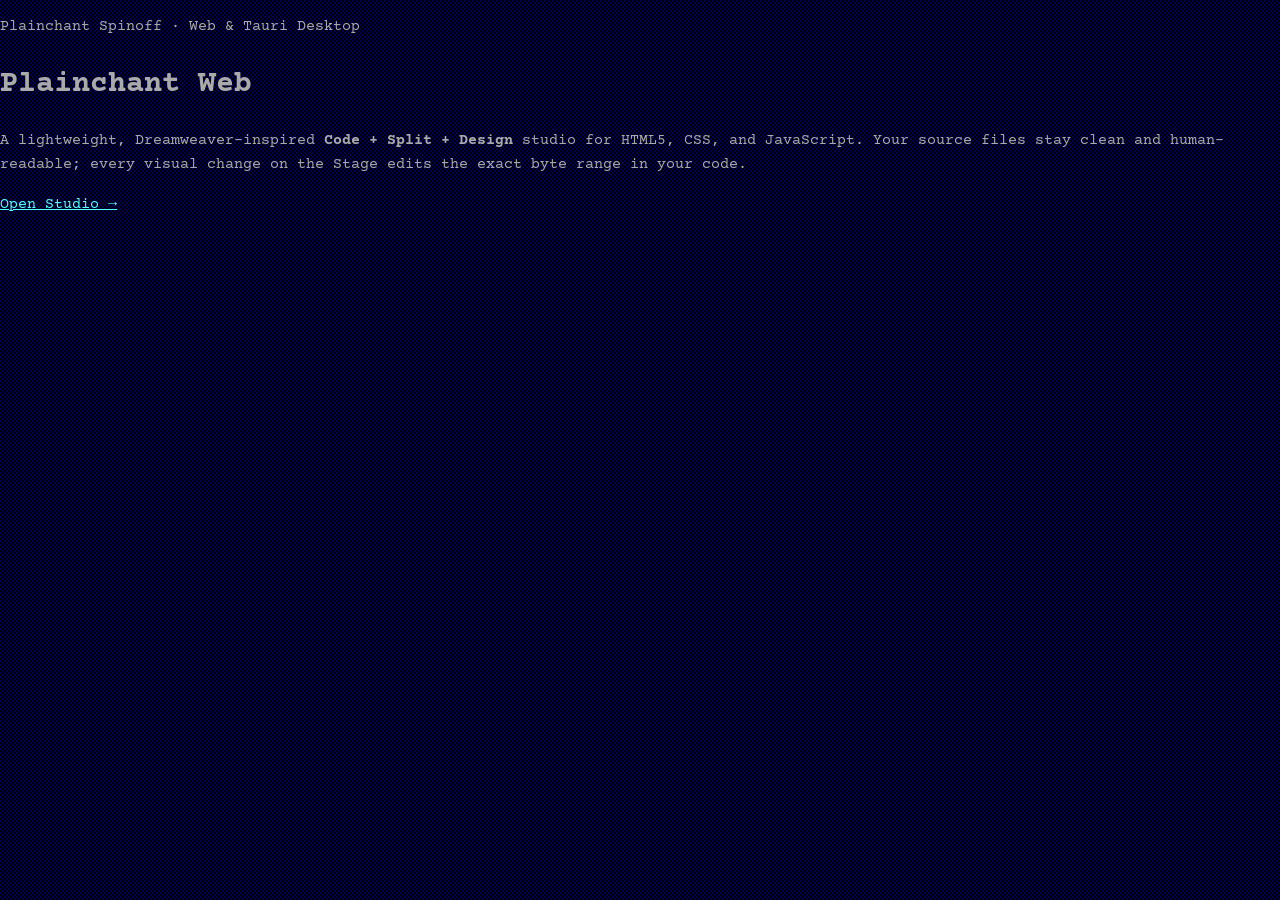
==== index.html @ 8986e05a "Initial commit" ====
<!DOCTYPE html>
<html lang="en">
<head>
    <meta charset="UTF-8">
    <meta name="viewport" content="width=device-width, initial-scale=1.0">
    <title>Plainchant Web: WYSIWYG HTML5, CSS &amp; JS Studio</title>
    <meta name="description"
          content="A lightweight, Dreamweaver-inspired HTML5, CSS, and JavaScript WYSIWYG editor built on Plainchant's zero-dependency architecture.">
    <link rel="icon" href="icons/icon.svg" type="image/svg+xml">
    <link rel="stylesheet" href="src/home.css">
</head>
<body>
<main class="home">
    <header class="hero">
        <p class="eyebrow">Plainchant Spinoff · Web &amp; Tauri Desktop</p>
        <h1>Plainchant Web</h1>
        <p class="lede">
            A lightweight, Dreamweaver-inspired <strong>Code + Split + Design</strong> studio for HTML5, CSS, and JavaScript.
            Your source files stay clean and human-readable; every visual change on the Stage edits the exact byte range in your code.
        </p>
        <p class="cta-row">
            <a class="cta" href="app.html">Open Studio &rarr;</a>
        </p>
    </header>
</main>
</body>
</html>
---- src/home.css ----
/* Plainchant homepage: a screenplay on an EGA desk.
   Paper sheets, screenplay typography, the portfolio's sixteen-colour frame. No JavaScript. */

@font-face { font-family: 'Courier Prime'; font-style: normal; font-weight: 400; font-display: swap; src: url('../fonts/courier-prime-latin-400-normal.woff2') format('woff2'); }
@font-face { font-family: 'Courier Prime'; font-style: normal; font-weight: 700; font-display: swap; src: url('../fonts/courier-prime-latin-700-normal.woff2') format('woff2'); }

:root {
    /* The sixteen colours of the hardware */
    --ega-black: #000000;
    --ega-blue: #0000aa;
    --ega-green: #00aa00;
    --ega-cyan: #00aaaa;
    --ega-red: #aa0000;
    --ega-lgray: #aaaaaa;
    --ega-dgray: #555555;
    --ega-bgreen: #55ff55;
    --ega-bcyan: #55ffff;
    --ega-bmagenta: #ff55ff;
    --ega-yellow: #ffff55;
    --ega-white: #ffffff;

    --bg: var(--ega-black);
    --bg-dither: #000055;
    --line: var(--ega-bcyan);
    --text: var(--ega-lgray);
    --bright: var(--ega-white);
    --accent: #ff5555;
    --accent-deep: var(--ega-red);
    --accent-2: var(--ega-bcyan);
    --highlight: var(--ega-yellow);
    --shadow: var(--ega-black);

    --paper: #fbf8f0;
    --paper-ink: #141414;
    --paper-muted: #6b6455;
    --paper-line: #d9d1c1;

    --mono: 'Courier Prime', 'Courier New', Courier, monospace;
    --wrap: 68rem;
    --gutter: clamp(1rem, 3vw, 2rem);
    color-scheme: dark;
}

* { box-sizing: border-box; }

html { scroll-behavior: smooth; }

body {
    margin: 0;
    background-color: var(--bg);
    background-image: repeating-conic-gradient(var(--bg) 0% 25%, var(--bg-dither) 0% 50%);
    background-size: 4px 4px;
    background-attachment: fixed;
    color: var(--text);
    font-family: var(--mono);
    font-size: .95rem;
    line-height: 1.6;
}

::selection { background: var(--highlight); color: var(--ega-black); }

a { color: var(--accent-2); }
a:hover { background: var(--accent-deep); color: var(--ega-white); }
a:focus-visible, button:focus-visible { outline: 2px dashed var(--highlight); outline-offset: 3px; }

.wrap {
    width: 100%;
    max-width: var(--wrap);
    margin: 0 auto;
    padding: 0 var(--gutter);
}

.skip {
    position: absolute;
    left: -999px;
    top: 0;
    z-index: 100;
    padding: .55rem 1rem;
    background: var(--accent-deep);
    color: var(--ega-white);
    font-size: .82rem;
    font-weight: 700;
    text-transform: uppercase;
}

.skip:focus { left: var(--gutter); }

/* ---------- The pull-down menu bar ---------- */

.site-head {
    position: sticky;
    top: 0;
    z-index: 50;
    background: var(--ega-lgray);
    color: var(--ega-black);
    border-bottom: 4px solid var(--ega-black);
}

.site-head .wrap {
    display: flex;
    align-items: center;
    justify-content: space-between;
    gap: .35rem 1rem;
    min-height: 2.8rem;
    padding-block: .2rem;
    flex-wrap: wrap;
}

.brand {
    display: inline-flex;
    align-items: center;
    gap: .55rem;
    padding: .2rem .35rem;
    color: var(--ega-black);
    font-size: .9rem;
    font-weight: 700;
    letter-spacing: .04em;
    text-decoration: none;
    text-transform: uppercase;
}

.brand-mark {
    width: 22px;
    height: 22px;
    display: grid;
    place-items: center;
    background: var(--ega-black);
    color: var(--accent-2);
    font-size: .8rem;
    line-height: 1;
    box-shadow: 2px 2px 0 var(--ega-dgray);
}

.brand small { color: #333333; font-size: .8em; font-weight: 400; }
.brand:hover { background: var(--ega-black); color: var(--highlight); }
.brand:hover small { color: var(--accent-2); }

.nav {
    display: flex;
    flex-wrap: wrap;
    gap: .1rem;
    font-size: .76rem;
    font-weight: 700;
    text-transform: uppercase;
}

.nav a { padding: .25rem .55rem; color: var(--ega-black); text-decoration: none; }
.nav a:hover { background: var(--ega-black); color: var(--ega-white); }

/* ---------- Beveled buttons ---------- */

.btn {
    display: inline-flex;
    align-items: center;
    gap: .6rem;
    padding: .55rem .9rem;
    border-top: 2px solid var(--ega-white);
    border-left: 2px solid var(--ega-white);
    border-right: 2px solid var(--ega-dgray);
    border-bottom: 2px solid var(--ega-dgray);
    background: var(--ega-lgray);
    box-shadow: 3px 3px 0 var(--shadow), 0 0 0 1px var(--shadow);
    color: var(--ega-black);
    font: 700 .8rem/1.2 var(--mono);
    letter-spacing: .04em;
    text-decoration: none;
    text-transform: uppercase;
}

.btn:hover { background: var(--highlight); color: var(--ega-black); }
.btn:active { transform: translate(2px, 2px); box-shadow: 1px 1px 0 var(--shadow), 0 0 0 1px var(--shadow); }

.btn.primary {
    background: var(--accent-deep);
    border-top-color: var(--accent);
    border-left-color: var(--accent);
    border-right-color: var(--ega-black);
    border-bottom-color: var(--ega-black);
    color: var(--ega-white);
}

.btn.primary:hover { background: var(--highlight); color: var(--ega-black); }

.site-head .btn { padding: .35rem .6rem; font-size: .7rem; box-shadow: 2px 2px 0 var(--shadow), 0 0 0 1px var(--shadow); }

/* ---------- The desk and the paper ---------- */

.desk { padding: clamp(1.25rem, 3vw, 2rem) var(--gutter) clamp(2rem, 5vw, 3rem); }

.sheet {
    position: relative;
    width: min(100%, 52rem);
    margin: 0 auto clamp(1.5rem, 3vw, 2.25rem);
    padding: clamp(2rem, 4.5vw, 3rem) clamp(2rem, 6vw, 4rem) clamp(2.25rem, 4.5vw, 3.25rem) clamp(3rem, 10vw, 7.5rem);
    background: var(--paper);
    box-shadow: 10px 10px 0 var(--shadow);
    color: var(--paper-ink);
    font-family: var(--mono);
    font-size: .95rem;
    line-height: 1.55;
    scroll-margin-top: 4.5rem;
}

.sheet p { margin: 0 0 1rem; }

.sheet a:not(.btn) {
    color: var(--paper-ink);
    text-decoration: underline;
    text-decoration-color: var(--accent-deep);
    text-decoration-thickness: 2px;
    text-underline-offset: .18em;
}

.sheet a:not(.btn):hover { background: var(--accent-deep); color: var(--ega-white); text-decoration: none; }
.sheet a:not(.btn):focus-visible, .sheet .btn:focus-visible { outline-color: var(--accent-deep); }

.sheet kbd {
    padding: 0 .25rem;
    border: 1px solid var(--paper-ink);
    background: #f1ebdd;
    color: var(--paper-ink);
    font: inherit;
    font-size: .82em;
}

.sheet b { font-weight: 700; }

.page-number {
    position: absolute;
    top: 1.1rem;
    right: 1.5rem;
    font-size: .8rem;
    line-height: 1;
}

/* A production note in the paper's left margin */

.page-label {
    position: absolute;
    top: 2.5rem;
    left: 1rem;
    width: 6rem;
    margin: 0;
    color: var(--paper-muted);
    font-size: .58rem;
    font-weight: 700;
    letter-spacing: .08em;
    line-height: 1.5;
    text-transform: uppercase;
}

.page-label span { display: block; color: var(--accent-deep); }

/* ---------- The screenplay ---------- */

.transition {
    margin: 1.6rem 0 1.1rem !important;
    font-weight: 700;
    text-align: right;
    text-transform: uppercase;
}

.transition.in { margin-top: 0 !important; text-align: left; }

.scene {
    margin: 1.3rem 0 .9rem;
    color: var(--paper-ink);
    font-family: var(--mono);
    font-size: 1rem;
    font-weight: 700;
    letter-spacing: .02em;
    line-height: 1.45;
    text-transform: uppercase;
}

.action { margin: 0 0 1rem; }

.action.small { margin-top: 1.25rem; color: var(--paper-muted); font-size: .78rem; }
.action.small a { color: var(--paper-muted); }

.speech {
    margin: 1.4rem 13% 1.5rem 21%;
}

.cue {
    margin: 0 0 .2rem 11% !important;
    font-weight: 700;
    letter-spacing: .03em;
    text-transform: uppercase;
}

.cue-note {
    color: var(--paper-muted);
    font-size: .8em;
    font-weight: 400;
    letter-spacing: 0;
    text-transform: none;
}

.parenthetical { margin: 0 0 .2rem 5% !important; color: var(--paper-muted); }
.dialogue { margin: 0 !important; }

/* ---------- The typed text and the page it becomes ---------- */

.demo { margin: 2rem 0; }

.demo-label {
    margin: 0 0 .4rem;
    color: var(--paper-muted);
    font-size: .56rem;
    font-weight: 700;
    letter-spacing: .14em;
    text-transform: uppercase;
}

.demo-label + .demo-label,
.demo > .demo-label:nth-of-type(2) { margin-top: 1.6rem; }

.void {
    border: 1px solid var(--ega-black);
    background: var(--ega-black);
    box-shadow: 4px 4px 0 rgba(20, 20, 20, .16);
    color: var(--ega-white);
}

.void-bar {
    display: grid;
    grid-template-columns: 1fr auto 1fr;
    gap: .5rem;
    margin: 0 !important;
    padding: .3rem .55rem;
    border-bottom: 2px solid var(--ega-black);
    background: var(--ega-lgray);
    color: var(--ega-black);
    font-size: .55rem;
    font-weight: 700;
    letter-spacing: .1em;
    text-transform: uppercase;
}

.void-bar span:last-child { text-align: right; }
.void-status i { width: 6px; height: 6px; display: inline-block; margin-right: .3rem; background: var(--ega-green); border: 1px solid var(--ega-black); }

.void-body { padding: .9rem 1rem 1.1rem; font-size: .8rem; line-height: 1.65; }
.void-body p { margin: 0 0 .45rem; }

.v-scene { color: var(--ega-yellow); }
.v-action { color: var(--ega-lgray); }
.v-cue { color: var(--ega-bmagenta); }
.v-line { color: var(--ega-white); }
.v-caret { width: .55em; height: 1em; margin: .1rem 0 0 !important; background: var(--ega-bcyan); animation: ega-blink 1s steps(2, start) infinite; }

.mini-page {
    position: relative;
    width: calc(100% - 2rem);
    margin: -.35rem 0 0 2rem;
    padding: 1.4rem 1.2rem;
    border: 1px solid var(--paper-line);
    background: var(--ega-white);
    box-shadow: 6px 6px 0 #e7dfcf;
    font-size: .8rem;
    line-height: 1.6;
    transform: rotate(-.35deg);
}

.mini-page p { margin: 0 0 .85rem; }
.mini-scene { font-weight: 700; text-transform: uppercase; }
.mini-cue { margin-left: 32% !important; font-weight: 700; text-transform: uppercase; }
.mini-dialogue { width: 62%; margin-left: 18% !important; }
.mini-number { position: absolute; top: .8rem; right: .9rem; font-size: .75rem; }

/* ---------- The primer: each step written in the element it teaches ---------- */

.lesson {
    position: relative;
    margin: 0 0 1.5rem;
    padding-bottom: 1.1rem;
    border-bottom: 1px dashed var(--paper-line);
}

.lesson:last-of-type { border-bottom: 0; padding-bottom: 0; }

.lesson-index {
    position: absolute;
    left: -3rem;
    top: .15rem;
    color: var(--accent-deep);
    font-size: .6rem;
    font-weight: 700;
    letter-spacing: .08em;
}

.lesson-index::before { content: "["; }
.lesson-index::after { content: "]"; }

.sample-scene {
    margin: 0 0 .5rem;
    font-weight: 700;
    text-transform: uppercase;
}

.sample-cue {
    margin: 0 0 .5rem 11%;
    font-weight: 700;
    text-transform: uppercase;
}

.lesson .speech { margin-top: .2rem; margin-bottom: .7rem; }
.lesson .action { margin-bottom: 0; }

/* ---------- Production notes on the paper ---------- */

.margin-note {
    margin: 1.75rem 0 0;
    padding: .7rem .9rem;
    border-left: 3px solid var(--accent-deep);
    background: rgba(170, 0, 0, .05);
    font-size: .8rem;
    line-height: 1.65;
}

.margin-note p { margin: .3rem 0 0; }
.margin-note kbd { font-size: .78em; }

.note-tag {
    display: inline-block;
    color: var(--accent-deep);
    font-size: .54rem;
    font-weight: 700;
    letter-spacing: .14em;
    text-transform: uppercase;
}

/* ---------- Title page ---------- */

.title-sheet {
    min-height: 32rem;
    padding: clamp(3rem, 7vw, 4.5rem) clamp(1.5rem, 10vw, 6rem);
    display: flex;
    flex-direction: column;
    align-items: center;
    justify-content: center;
    text-align: center;
}

.title-kicker {
    margin: 0;
    color: var(--paper-muted);
    font-size: .58rem;
    font-weight: 700;
    letter-spacing: .2em;
    text-transform: uppercase;
}

.title-sheet h1 {
    margin: .7rem 0 .5rem;
    color: var(--paper-ink);
    font-family: var(--mono);
    font-size: clamp(2rem, 6vw, 4rem);
    font-weight: 700;
    letter-spacing: .05em;
    line-height: 1;
    text-transform: uppercase;
}

.cursor { color: var(--accent-deep); font-weight: 400; animation: ega-blink 1s steps(2, start) infinite; }

.title-tagline {
    max-width: 34ch;
    margin: 0 auto 1.1rem;
    font-size: clamp(.88rem, 1.7vw, 1.1rem);
    font-weight: 700;
    letter-spacing: .05em;
    line-height: 1.5;
    text-transform: uppercase;
}

.title-meta { margin: 0 0 1.2rem; color: var(--paper-muted); font-size: .68rem; letter-spacing: .12em; text-transform: uppercase; }
.title-meta span { color: var(--accent-deep); }

.title-lede { max-width: 44ch; margin: 0 auto; font-size: .9rem; line-height: 1.65; }

.title-action { margin: 1.6rem 0 .6rem !important; }
.title-note { margin: 0; color: var(--paper-muted); font-size: .68rem; }

.title-turn {
    position: absolute;
    bottom: 1.1rem;
    left: 0;
    width: 100%;
    margin: 0;
    color: var(--paper-muted);
    font-size: .55rem;
    font-weight: 700;
    letter-spacing: .16em;
    text-align: center;
    text-transform: uppercase;
}

.title-turn span {
    display: inline-block;
    width: .45rem;
    height: .45rem;
    margin-left: .35rem;
    border-right: 1px solid var(--paper-muted);
    border-bottom: 1px solid var(--paper-muted);
    transform: rotate(45deg);
}

/* ---------- The end ---------- */

.end-title {
    margin: 1.5rem 0 1.5rem;
    color: var(--paper-ink);
    font-family: var(--mono);
    font-size: clamp(1.8rem, 5vw, 2.6rem);
    font-weight: 700;
    letter-spacing: .04em;
    line-height: 1;
    text-align: center;
    text-transform: uppercase;
}

/* ---------- Footer ---------- */

.site-foot {
    margin-top: 2rem;
    padding: 1.5rem 0;
    border-top: 4px double var(--line);
    background: var(--ega-black);
    font-size: .72rem;
    letter-spacing: .05em;
    text-transform: uppercase;
}

.site-foot .wrap {
    display: flex;
    flex-wrap: wrap;
    align-items: center;
    justify-content: space-between;
    gap: .6rem 2rem;
}

.site-foot p { margin: 0; }
.foot-brand { color: var(--bright); font-weight: 700; }
.foot-brand span { display: block; margin-top: .15rem; color: #999999; font-size: .94em; font-weight: 400; letter-spacing: 0; text-transform: none; }

.foot-links { display: flex; flex-wrap: wrap; gap: .35rem 1rem; }
.site-foot a { color: var(--accent-2); text-decoration: none; }
.site-foot a:hover { background: var(--accent-deep); color: var(--ega-white); }

@keyframes ega-blink { to { visibility: hidden; } }

/* ---------- Smaller screens ---------- */

@media (max-width: 900px) {
    .brand small { display: none; }
    .sheet { padding: 2.25rem clamp(1.5rem, 5vw, 3rem) 2.5rem clamp(2rem, 8vw, 5rem); }
    .page-label { position: static; width: auto; margin: 0 0 .9rem; }
    .page-label span { display: inline; margin-right: .35rem; }
    .speech { margin-left: 12%; margin-right: 8%; }
    .cue { margin-left: 8% !important; }
    .lesson-index { position: static; display: inline-block; margin-bottom: .35rem; }
    .title-sheet { min-height: 26rem; }
}

@media (max-width: 760px) {
    .nav { display: none; }
}

@media (max-width: 700px) {
    .brand { padding: .15rem; }
    .site-head .btn { padding: .3rem .45rem; font-size: .62rem; }

    .desk { padding: .75rem .5rem 2rem; }
    .sheet {
        width: 100%;
        margin-bottom: 1rem;
        padding: 1.75rem 7% 2rem 8%;
        box-shadow: 5px 5px 0 var(--shadow);
        font-size: .92rem;
    }

    .page-number { top: .75rem; right: .85rem; font-size: .7rem; }
    .page-label { font-size: .55rem; margin-bottom: .7rem; }

    .scene { font-size: .95rem; }
    .speech { margin-left: 7%; margin-right: 5%; }
    .cue { margin-left: 6% !important; }

    .lesson { margin-bottom: 1.25rem; }

    .mini-page { width: 100%; margin: .5rem 0 0; transform: none; }
    .mini-cue { margin-left: 22% !important; }
    .mini-dialogue { width: 70%; margin-left: 14% !important; }

    .title-sheet { min-height: 0; padding: 3rem 8% 3.5rem; }
    .title-sheet h1 { font-size: clamp(1.9rem, 10.5vw, 2.8rem); }
    .title-turn { position: static; margin-top: 2.5rem; }

    .end-title { font-size: 2rem; }
    .site-foot .wrap { flex-direction: column; align-items: flex-start; }
}

@media (prefers-reduced-motion: reduce) {
    html { scroll-behavior: auto; }
    *, *::before, *::after { animation: none !important; transition: none !important; }
}
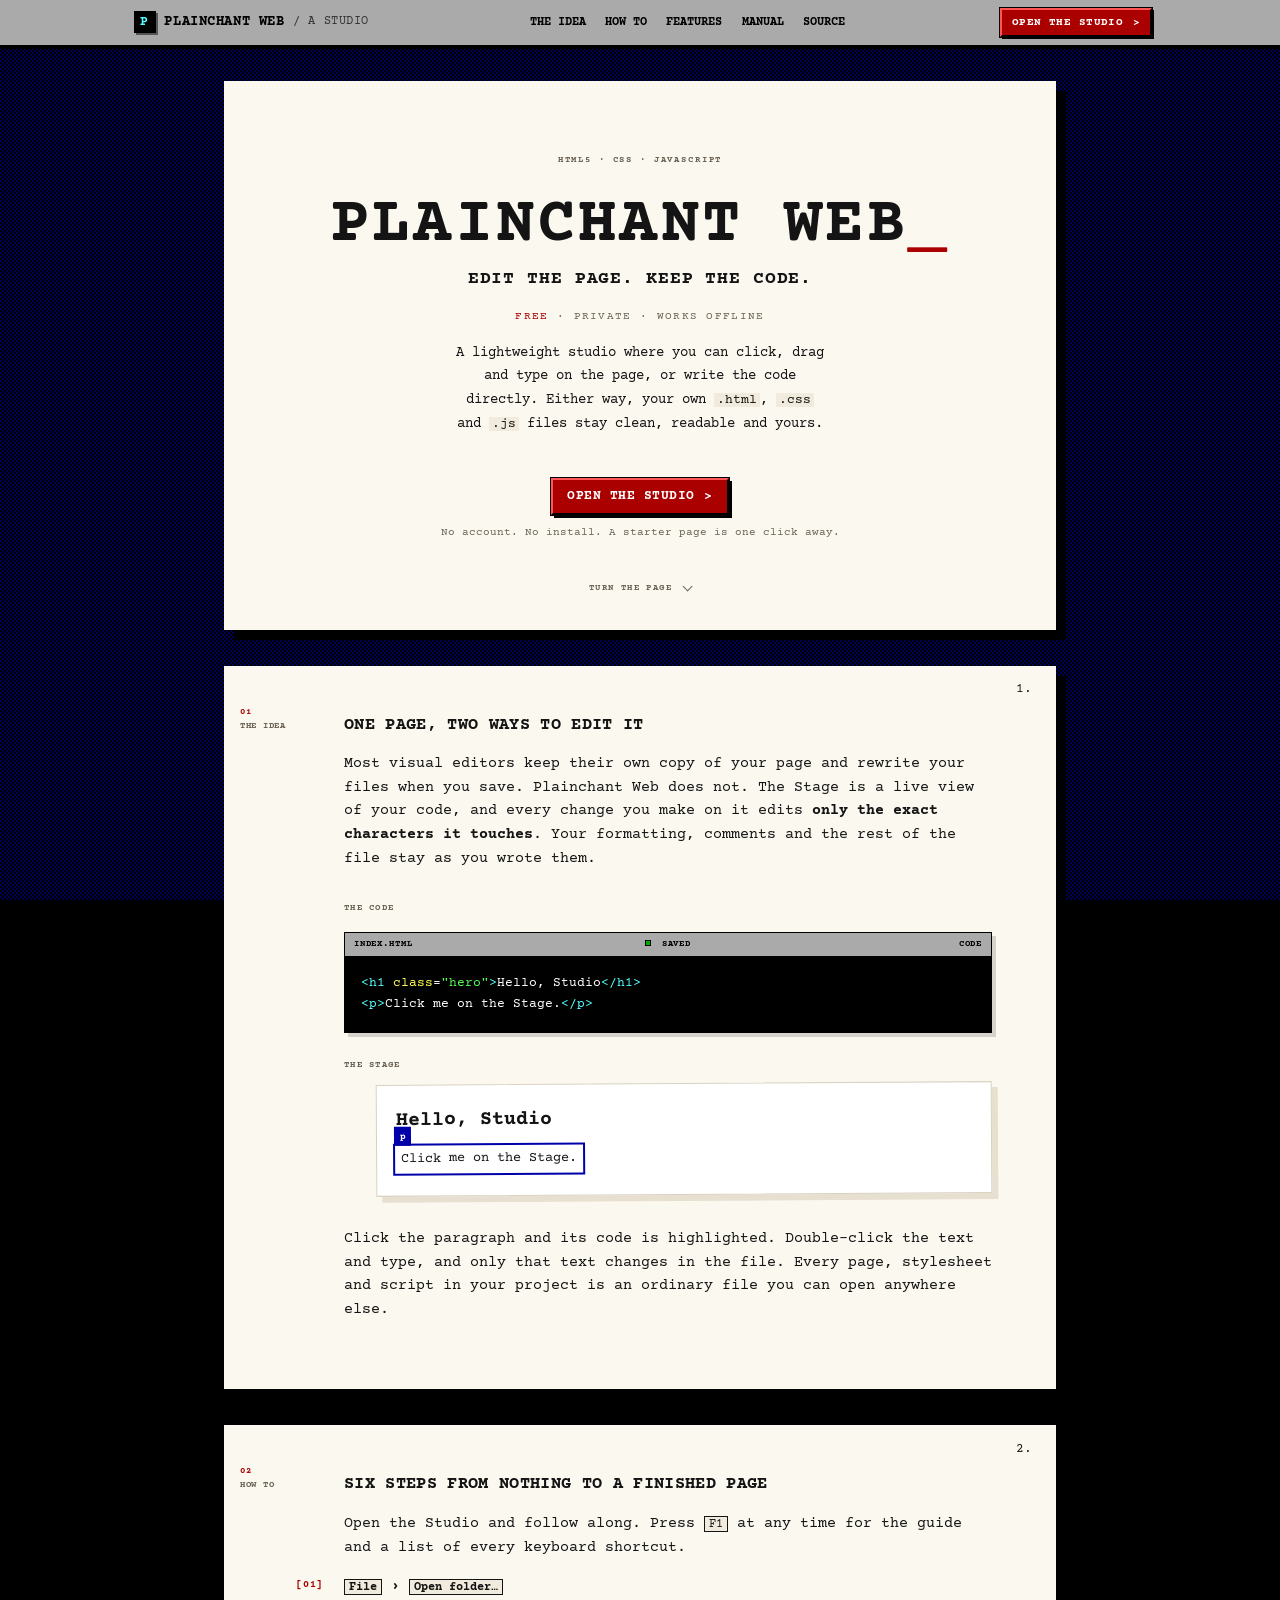
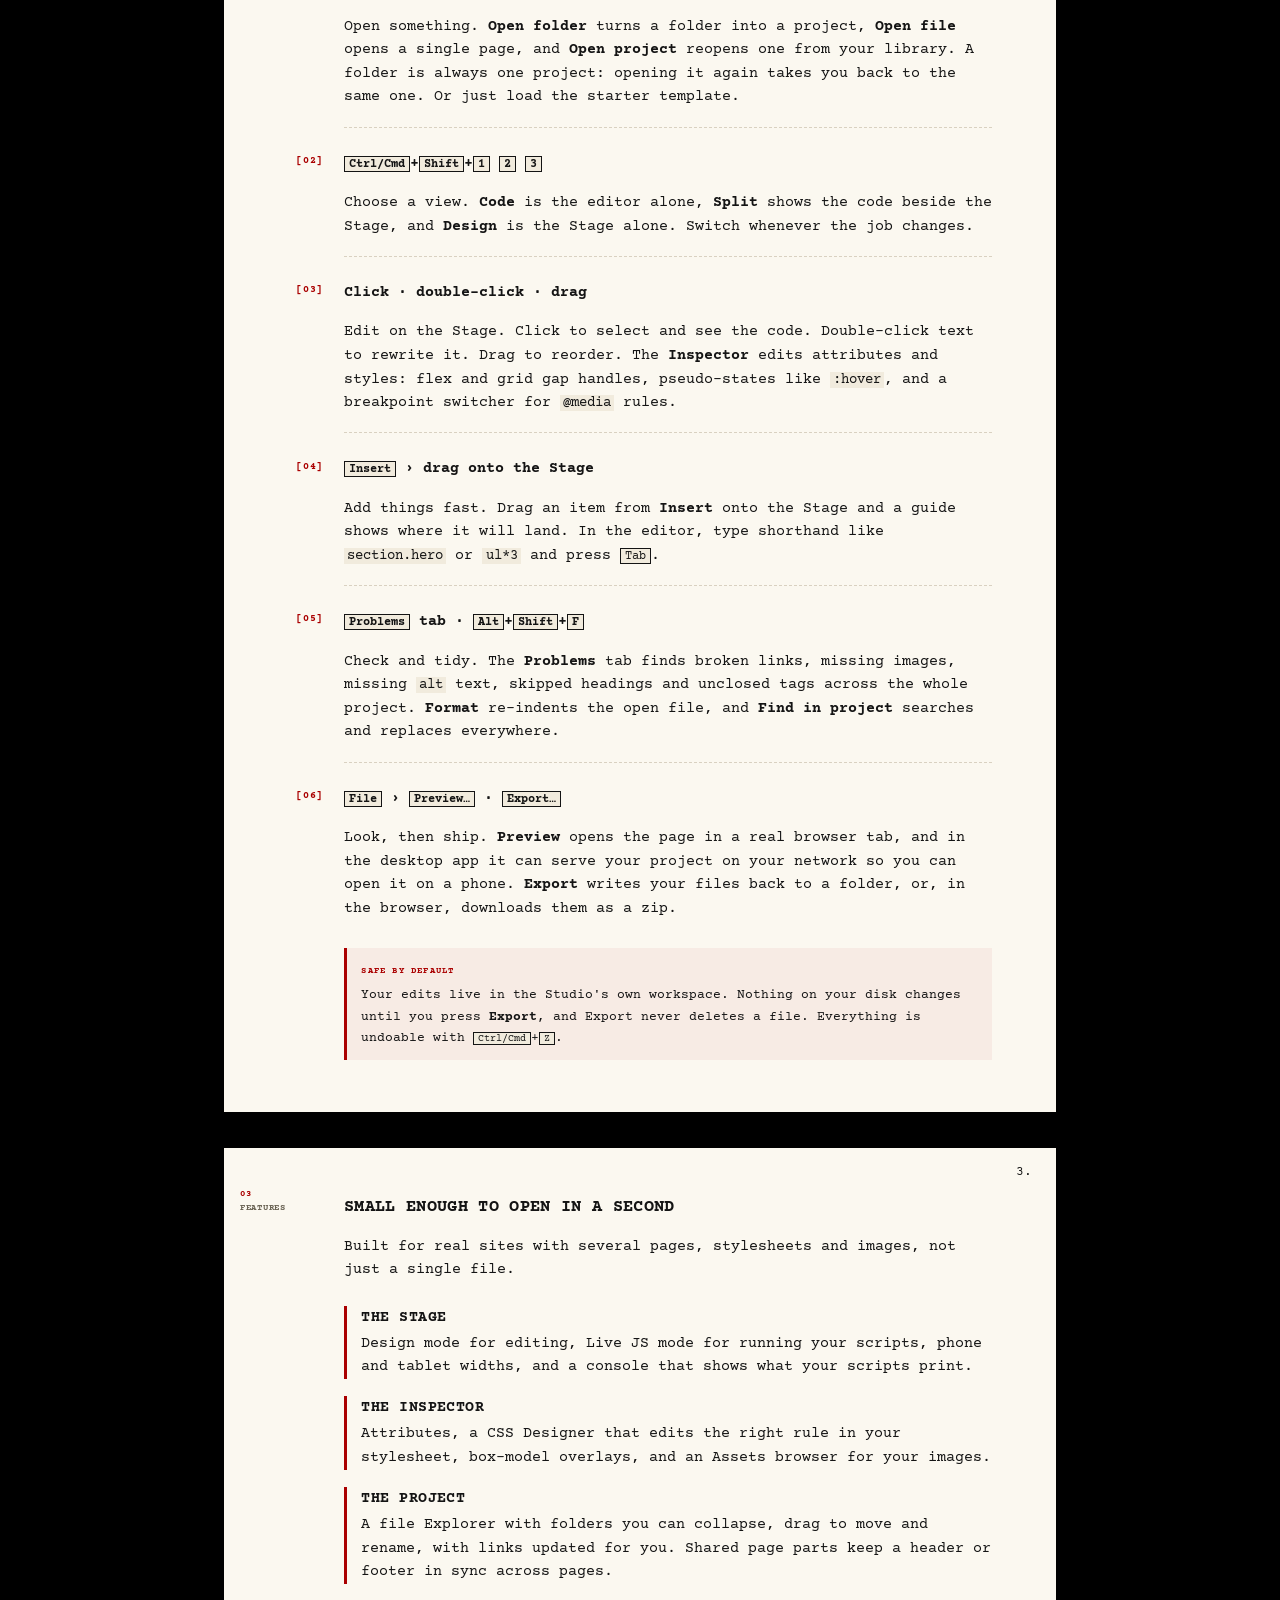
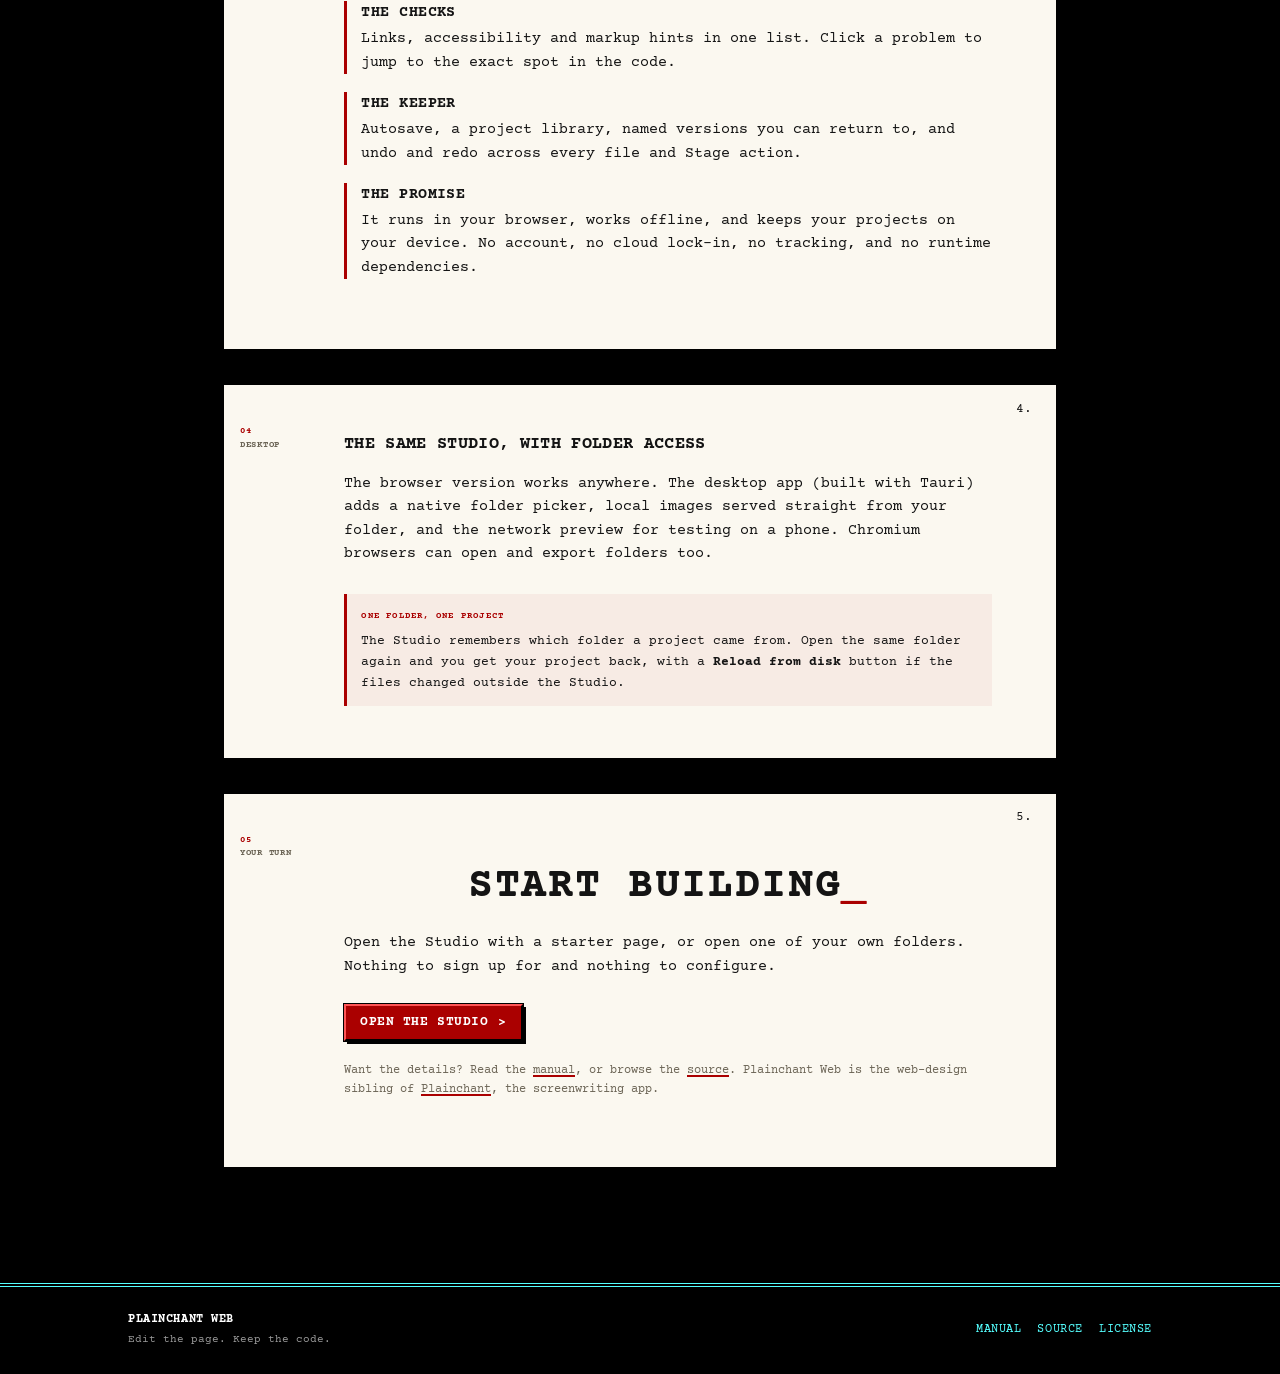
==== commit 2e2d1d27: "Rewrite the home page as a quick how-to guide in the sister site's style Co-Authored-By: Claude Sonn" ====
--- a/index.html
+++ b/index.html
@@ -3,25 +3,184 @@
 <head>
     <meta charset="UTF-8">
     <meta name="viewport" content="width=device-width, initial-scale=1.0">
-    <title>Plainchant Web: WYSIWYG HTML5, CSS &amp; JS Studio</title>
-    <meta name="description"
-          content="A lightweight, Dreamweaver-inspired HTML5, CSS, and JavaScript WYSIWYG editor built on Plainchant's zero-dependency architecture.">
+    <title>Plainchant Web: edit the page, keep the code</title>
+    <meta name="description" content="A free, offline HTML5, CSS and JavaScript studio. Edit visually on the Stage or in code; your .html, .css and .js files stay the single source of truth.">
+    <meta name="theme-color" content="#000000">
     <link rel="icon" href="icons/icon.svg" type="image/svg+xml">
+    <link rel="apple-touch-icon" href="icons/apple-touch-icon.png">
     <link rel="stylesheet" href="src/home.css">
 </head>
 <body>
-<main class="home">
-    <header class="hero">
-        <p class="eyebrow">Plainchant Spinoff · Web &amp; Tauri Desktop</p>
-        <h1>Plainchant Web</h1>
-        <p class="lede">
-            A lightweight, Dreamweaver-inspired <strong>Code + Split + Design</strong> studio for HTML5, CSS, and JavaScript.
-            Your source files stay clean and human-readable; every visual change on the Stage edits the exact byte range in your code.
-        </p>
-        <p class="cta-row">
-            <a class="cta" href="app.html">Open Studio &rarr;</a>
-        </p>
-    </header>
+<a class="skip" href="#main">Skip to the guide</a>
+
+<header class="site-head">
+    <div class="wrap">
+        <a class="brand" href="index.html" aria-label="Plainchant Web home">
+            <span class="brand-mark" aria-hidden="true">P</span>
+            <span>Plainchant Web</span>
+            <small>/ a studio</small>
+        </a>
+        <nav class="nav" aria-label="Main navigation">
+            <a href="#premise">The idea</a>
+            <a href="#primer">How to</a>
+            <a href="#features">Features</a>
+            <a href="docs/manual.html">Manual</a>
+            <a href="https://github.com/aedmark/plainchant-web">Source</a>
+        </nav>
+        <a class="btn primary" href="app.html">Open the Studio <span aria-hidden="true">&gt;</span></a>
+    </div>
+</header>
+
+<main id="main" class="desk">
+    <article class="script" aria-label="Plainchant Web, a quick guide in five pages">
+
+        <section class="sheet title-sheet" aria-labelledby="title">
+            <p class="title-kicker">HTML5 · CSS · JavaScript</p>
+            <h1 id="title">Plainchant Web<span class="cursor" aria-hidden="true">_</span></h1>
+            <p class="title-tagline">Edit the page. Keep the code.</p>
+            <p class="title-meta"><span>Free</span> · Private · Works offline</p>
+            <p class="title-lede">A lightweight studio where you can click, drag and type on the page, or write the code directly. Either way, your own <code>.html</code>, <code>.css</code> and <code>.js</code> files stay clean, readable and yours.</p>
+            <p class="title-action"><a class="btn primary" href="app.html">Open the Studio <span aria-hidden="true">&gt;</span></a></p>
+            <p class="title-note">No account. No install. A starter page is one click away.</p>
+            <p class="title-turn" aria-hidden="true">Turn the page <span></span></p>
+        </section>
+
+        <section class="sheet" id="premise" aria-labelledby="premise-title">
+            <span class="page-number" aria-hidden="true">1.</span>
+            <p class="page-label"><span>01</span> The idea</p>
+            <h2 class="scene" id="premise-title">One page, two ways to edit it</h2>
+            <p class="action">Most visual editors keep their own copy of your page and rewrite your files when you save. Plainchant Web does not. The Stage is a live view of your code, and every change you make on it edits <b>only the exact characters it touches</b>. Your formatting, comments and the rest of the file stay as you wrote them.</p>
+
+            <figure class="demo">
+                <p class="demo-label">The code</p>
+                <div class="code-view">
+                    <p class="code-bar"><span>index.html</span><span class="code-status"><i aria-hidden="true"></i> Saved</span><span>Code</span></p>
+                    <pre class="code-body"><span class="c-tag">&lt;h1</span> <span class="c-attr">class</span>=<span class="c-str">"hero"</span><span class="c-tag">&gt;</span>Hello, Studio<span class="c-tag">&lt;/h1&gt;</span>
+<span class="c-tag">&lt;p&gt;</span>Click me on the Stage.<span class="c-tag">&lt;/p&gt;</span></pre>
+                </div>
+                <p class="demo-label">The Stage</p>
+                <div class="stage-view" role="img" aria-label="The same two lines drawn as a web page, with the paragraph selected and its tag name shown on a small badge.">
+                    <h3>Hello, Studio</h3>
+                    <p class="selected"><span class="badge">p</span>Click me on the Stage.</p>
+                </div>
+            </figure>
+
+            <p class="action">Click the paragraph and its code is highlighted. Double-click the text and type, and only that text changes in the file. Every page, stylesheet and script in your project is an ordinary file you can open anywhere else.</p>
+        </section>
+
+        <section class="sheet" id="primer" aria-labelledby="primer-title">
+            <span class="page-number" aria-hidden="true">2.</span>
+            <p class="page-label"><span>02</span> How to</p>
+            <h2 class="scene" id="primer-title">Six steps from nothing to a finished page</h2>
+            <p class="action">Open the Studio and follow along. Press <kbd>F1</kbd> at any time for the guide and a list of every keyboard shortcut.</p>
+
+            <div class="lesson">
+                <span class="lesson-index" aria-hidden="true">01</span>
+                <p class="sample-key"><kbd>File</kbd> &rsaquo; <kbd>Open folder…</kbd></p>
+                <p class="action">Open something. <b>Open folder</b> turns a folder into a project, <b>Open file</b> opens a single page, and <b>Open project</b> reopens one from your library. A folder is always one project: opening it again takes you back to the same one. Or just load the starter template.</p>
+            </div>
+
+            <div class="lesson">
+                <span class="lesson-index" aria-hidden="true">02</span>
+                <p class="sample-key"><kbd>Ctrl/Cmd</kbd>+<kbd>Shift</kbd>+<kbd>1</kbd> <kbd>2</kbd> <kbd>3</kbd></p>
+                <p class="action">Choose a view. <b>Code</b> is the editor alone, <b>Split</b> shows the code beside the Stage, and <b>Design</b> is the Stage alone. Switch whenever the job changes.</p>
+            </div>
+
+            <div class="lesson">
+                <span class="lesson-index" aria-hidden="true">03</span>
+                <p class="sample-key">Click &middot; double-click &middot; drag</p>
+                <p class="action">Edit on the Stage. Click to select and see the code. Double-click text to rewrite it. Drag to reorder. The <b>Inspector</b> edits attributes and styles: flex and grid gap handles, pseudo-states like <code>:hover</code>, and a breakpoint switcher for <code>@media</code> rules.</p>
+            </div>
+
+            <div class="lesson">
+                <span class="lesson-index" aria-hidden="true">04</span>
+                <p class="sample-key"><kbd>Insert</kbd> &rsaquo; drag onto the Stage</p>
+                <p class="action">Add things fast. Drag an item from <b>Insert</b> onto the Stage and a guide shows where it will land. In the editor, type shorthand like <code>section.hero</code> or <code>ul*3</code> and press <kbd>Tab</kbd>.</p>
+            </div>
+
+            <div class="lesson">
+                <span class="lesson-index" aria-hidden="true">05</span>
+                <p class="sample-key"><kbd>Problems</kbd> tab &middot; <kbd>Alt</kbd>+<kbd>Shift</kbd>+<kbd>F</kbd></p>
+                <p class="action">Check and tidy. The <b>Problems</b> tab finds broken links, missing images, missing <code>alt</code> text, skipped headings and unclosed tags across the whole project. <b>Format</b> re-indents the open file, and <b>Find in project</b> searches and replaces everywhere.</p>
+            </div>
+
+            <div class="lesson">
+                <span class="lesson-index" aria-hidden="true">06</span>
+                <p class="sample-key"><kbd>File</kbd> &rsaquo; <kbd>Preview…</kbd> &middot; <kbd>Export…</kbd></p>
+                <p class="action">Look, then ship. <b>Preview</b> opens the page in a real browser tab, and in the desktop app it can serve your project on your network so you can open it on a phone. <b>Export</b> writes your files back to a folder, or, in the browser, downloads them as a zip.</p>
+            </div>
+
+            <aside class="margin-note">
+                <span class="note-tag">Safe by default</span>
+                <p>Your edits live in the Studio's own workspace. Nothing on your disk changes until you press <b>Export</b>, and Export never deletes a file. Everything is undoable with <kbd>Ctrl/Cmd</kbd>+<kbd>Z</kbd>.</p>
+            </aside>
+        </section>
+
+        <section class="sheet" id="features" aria-labelledby="features-title">
+            <span class="page-number" aria-hidden="true">3.</span>
+            <p class="page-label"><span>03</span> Features</p>
+            <h2 class="scene" id="features-title">Small enough to open in a second</h2>
+            <p class="action">Built for real sites with several pages, stylesheets and images, not just a single file.</p>
+
+            <dl class="features">
+                <div class="feature">
+                    <dt>The Stage</dt>
+                    <dd>Design mode for editing, Live JS mode for running your scripts, phone and tablet widths, and a console that shows what your scripts print.</dd>
+                </div>
+                <div class="feature">
+                    <dt>The Inspector</dt>
+                    <dd>Attributes, a CSS Designer that edits the right rule in your stylesheet, box-model overlays, and an Assets browser for your images.</dd>
+                </div>
+                <div class="feature">
+                    <dt>The Project</dt>
+                    <dd>A file Explorer with folders you can collapse, drag to move and rename, with links updated for you. Shared page parts keep a header or footer in sync across pages.</dd>
+                </div>
+                <div class="feature">
+                    <dt>The Checks</dt>
+                    <dd>Links, accessibility and markup hints in one list. Click a problem to jump to the exact spot in the code.</dd>
+                </div>
+                <div class="feature">
+                    <dt>The Keeper</dt>
+                    <dd>Autosave, a project library, named versions you can return to, and undo and redo across every file and Stage action.</dd>
+                </div>
+                <div class="feature">
+                    <dt>The Promise</dt>
+                    <dd>It runs in your browser, works offline, and keeps your projects on your device. No account, no cloud lock-in, no tracking, and no runtime dependencies.</dd>
+                </div>
+            </dl>
+        </section>
+
+        <section class="sheet" id="desktop" aria-labelledby="desktop-title">
+            <span class="page-number" aria-hidden="true">4.</span>
+            <p class="page-label"><span>04</span> Desktop</p>
+            <h2 class="scene" id="desktop-title">The same studio, with folder access</h2>
+            <p class="action">The browser version works anywhere. The desktop app (built with Tauri) adds a native folder picker, local images served straight from your folder, and the network preview for testing on a phone. Chromium browsers can open and export folders too.</p>
+            <aside class="margin-note">
+                <span class="note-tag">One folder, one project</span>
+                <p>The Studio remembers which folder a project came from. Open the same folder again and you get your project back, with a <b>Reload from disk</b> button if the files changed outside the Studio.</p>
+            </aside>
+        </section>
+
+        <section class="sheet" aria-labelledby="end-title">
+            <span class="page-number" aria-hidden="true">5.</span>
+            <p class="page-label"><span>05</span> Your turn</p>
+            <h2 class="end-title" id="end-title">Start building<span class="cursor" aria-hidden="true">_</span></h2>
+            <p class="action">Open the Studio with a starter page, or open one of your own folders. Nothing to sign up for and nothing to configure.</p>
+            <p class="title-action"><a class="btn primary" href="app.html">Open the Studio <span aria-hidden="true">&gt;</span></a></p>
+            <p class="action small">Want the details? Read the <a href="docs/manual.html">manual</a>, or browse the <a href="https://github.com/aedmark/plainchant-web">source</a>. Plainchant Web is the web-design sibling of <a href="https://github.com/aedmark/plainchant">Plainchant</a>, the screenwriting app.</p>
+        </section>
+    </article>
 </main>
+
+<footer class="site-foot">
+    <div class="wrap">
+        <p class="foot-brand">Plainchant Web <span>Edit the page. Keep the code.</span></p>
+        <div class="foot-links">
+            <a href="docs/manual.html">Manual</a>
+            <a href="https://github.com/aedmark/plainchant-web">Source</a>
+            <a href="LICENSE">License</a>
+        </div>
+    </div>
+</footer>
 </body>
 </html>
--- a/src/home.css
+++ b/src/home.css
@@ -1,5 +1,5 @@
-/* Plainchant homepage: a screenplay on an EGA desk.
-   Paper sheets, screenplay typography, the portfolio's sixteen-colour frame. No JavaScript. */
+/* Plainchant Web homepage: a how-to on an EGA desk.
+   Paper sheets, typewriter type, the sibling site's sixteen-colour frame. No JavaScript. */
 
 @font-face { font-family: 'Courier Prime'; font-style: normal; font-weight: 400; font-display: swap; src: url('../fonts/courier-prime-latin-400-normal.woff2') format('woff2'); }
 @font-face { font-family: 'Courier Prime'; font-style: normal; font-weight: 700; font-display: swap; src: url('../fonts/courier-prime-latin-700-normal.woff2') format('woff2'); }
@@ -251,22 +251,13 @@
 
 .page-label span { display: block; color: var(--accent-deep); }
 
-/* ---------- The screenplay ---------- */
-
-.transition {
-    margin: 1.6rem 0 1.1rem !important;
-    font-weight: 700;
-    text-align: right;
-    text-transform: uppercase;
-}
-
-.transition.in { margin-top: 0 !important; text-align: left; }
+/* ---------- Headings and text on the paper ---------- */
 
 .scene {
-    margin: 1.3rem 0 .9rem;
+    margin: 0 0 .9rem;
     color: var(--paper-ink);
     font-family: var(--mono);
-    font-size: 1rem;
+    font-size: 1.05rem;
     font-weight: 700;
     letter-spacing: .02em;
     line-height: 1.45;
@@ -278,29 +269,27 @@
 .action.small { margin-top: 1.25rem; color: var(--paper-muted); font-size: .78rem; }
 .action.small a { color: var(--paper-muted); }
 
-.speech {
-    margin: 1.4rem 13% 1.5rem 21%;
-}
-
-.cue {
-    margin: 0 0 .2rem 11% !important;
-    font-weight: 700;
-    letter-spacing: .03em;
-    text-transform: uppercase;
-}
-
-.cue-note {
-    color: var(--paper-muted);
-    font-size: .8em;
-    font-weight: 400;
-    letter-spacing: 0;
-    text-transform: none;
-}
-
-.parenthetical { margin: 0 0 .2rem 5% !important; color: var(--paper-muted); }
-.dialogue { margin: 0 !important; }
-
-/* ---------- The typed text and the page it becomes ---------- */
+.sheet code {
+    padding: 0 .2rem;
+    background: #f1ebdd;
+    font: inherit;
+    font-size: .9em;
+}
+
+/* ---------- Features ---------- */
+
+.features { margin: 1.5rem 0 0; }
+
+.feature {
+    margin: 0 0 1.1rem;
+    padding-left: .9rem;
+    border-left: 3px solid var(--accent-deep);
+}
+
+.feature dt { font-weight: 700; letter-spacing: .03em; text-transform: uppercase; }
+.feature dd { margin: .15rem 0 0; }
+
+/* ---------- The code and the page it becomes ---------- */
 
 .demo { margin: 2rem 0; }
 
@@ -313,17 +302,16 @@
     text-transform: uppercase;
 }
 
-.demo-label + .demo-label,
 .demo > .demo-label:nth-of-type(2) { margin-top: 1.6rem; }
 
-.void {
+.code-view {
     border: 1px solid var(--ega-black);
     background: var(--ega-black);
     box-shadow: 4px 4px 0 rgba(20, 20, 20, .16);
     color: var(--ega-white);
 }
 
-.void-bar {
+.code-bar {
     display: grid;
     grid-template-columns: 1fr auto 1fr;
     gap: .5rem;
@@ -338,36 +326,31 @@
     text-transform: uppercase;
 }
 
-.void-bar span:last-child { text-align: right; }
-.void-status i { width: 6px; height: 6px; display: inline-block; margin-right: .3rem; background: var(--ega-green); border: 1px solid var(--ega-black); }
-
-.void-body { padding: .9rem 1rem 1.1rem; font-size: .8rem; line-height: 1.65; }
-.void-body p { margin: 0 0 .45rem; }
-
-.v-scene { color: var(--ega-yellow); }
-.v-action { color: var(--ega-lgray); }
-.v-cue { color: var(--ega-bmagenta); }
-.v-line { color: var(--ega-white); }
-.v-caret { width: .55em; height: 1em; margin: .1rem 0 0 !important; background: var(--ega-bcyan); animation: ega-blink 1s steps(2, start) infinite; }
-
-.mini-page {
+.code-bar span:last-child { text-align: right; }
+.code-status i { width: 6px; height: 6px; display: inline-block; margin-right: .3rem; background: var(--ega-green); border: 1px solid var(--ega-black); }
+
+.code-body { margin: 0; padding: .9rem 1rem 1.1rem; overflow-x: auto; color: var(--ega-white); font: inherit; font-size: .8rem; line-height: 1.65; }
+.c-tag { color: var(--ega-bcyan); }
+.c-attr { color: var(--ega-yellow); }
+.c-str { color: var(--ega-bgreen); }
+
+.stage-view {
     position: relative;
     width: calc(100% - 2rem);
     margin: -.35rem 0 0 2rem;
-    padding: 1.4rem 1.2rem;
+    padding: 1.2rem 1.2rem 1.4rem;
     border: 1px solid var(--paper-line);
     background: var(--ega-white);
     box-shadow: 6px 6px 0 #e7dfcf;
-    font-size: .8rem;
+    font-size: .85rem;
     line-height: 1.6;
     transform: rotate(-.35deg);
 }
 
-.mini-page p { margin: 0 0 .85rem; }
-.mini-scene { font-weight: 700; text-transform: uppercase; }
-.mini-cue { margin-left: 32% !important; font-weight: 700; text-transform: uppercase; }
-.mini-dialogue { width: 62%; margin-left: 18% !important; }
-.mini-number { position: absolute; top: .8rem; right: .9rem; font-size: .75rem; }
+.stage-view h3 { margin: 0 0 .6rem; font-family: var(--mono); font-size: 1.25rem; }
+.stage-view p { margin: 0; }
+.stage-view .selected { position: relative; display: inline-block; padding: .15rem .3rem; outline: 2px solid var(--ega-blue); outline-offset: 1px; }
+.stage-view .badge { position: absolute; left: -2px; top: -1.25rem; padding: 0 .35rem; background: var(--ega-blue); color: var(--ega-white); font-size: .6rem; font-weight: 700; line-height: 1.2rem; }
 
 /* ---------- The primer: each step written in the element it teaches ---------- */
 
@@ -393,19 +376,11 @@
 .lesson-index::before { content: "["; }
 .lesson-index::after { content: "]"; }
 
-.sample-scene {
+.sample-key {
     margin: 0 0 .5rem;
     font-weight: 700;
-    text-transform: uppercase;
-}
-
-.sample-cue {
-    margin: 0 0 .5rem 11%;
-    font-weight: 700;
-    text-transform: uppercase;
-}
-
-.lesson .speech { margin-top: .2rem; margin-bottom: .7rem; }
+}
+
 .lesson .action { margin-bottom: 0; }
 
 /* ---------- Production notes on the paper ---------- */
@@ -478,7 +453,7 @@
 .title-meta { margin: 0 0 1.2rem; color: var(--paper-muted); font-size: .68rem; letter-spacing: .12em; text-transform: uppercase; }
 .title-meta span { color: var(--accent-deep); }
 
-.title-lede { max-width: 44ch; margin: 0 auto; font-size: .9rem; line-height: 1.65; }
+.title-lede { max-width: 46ch; margin: 0 auto; font-size: .9rem; line-height: 1.65; }
 
 .title-action { margin: 1.6rem 0 .6rem !important; }
 .title-note { margin: 0; color: var(--paper-muted); font-size: .68rem; }
@@ -558,8 +533,6 @@
     .sheet { padding: 2.25rem clamp(1.5rem, 5vw, 3rem) 2.5rem clamp(2rem, 8vw, 5rem); }
     .page-label { position: static; width: auto; margin: 0 0 .9rem; }
     .page-label span { display: inline; margin-right: .35rem; }
-    .speech { margin-left: 12%; margin-right: 8%; }
-    .cue { margin-left: 8% !important; }
     .lesson-index { position: static; display: inline-block; margin-bottom: .35rem; }
     .title-sheet { min-height: 26rem; }
 }
@@ -585,14 +558,10 @@
     .page-label { font-size: .55rem; margin-bottom: .7rem; }
 
     .scene { font-size: .95rem; }
-    .speech { margin-left: 7%; margin-right: 5%; }
-    .cue { margin-left: 6% !important; }
 
     .lesson { margin-bottom: 1.25rem; }
 
-    .mini-page { width: 100%; margin: .5rem 0 0; transform: none; }
-    .mini-cue { margin-left: 22% !important; }
-    .mini-dialogue { width: 70%; margin-left: 14% !important; }
+    .stage-view { width: 100%; margin: .5rem 0 0; transform: none; }
 
     .title-sheet { min-height: 0; padding: 3rem 8% 3.5rem; }
     .title-sheet h1 { font-size: clamp(1.9rem, 10.5vw, 2.8rem); }
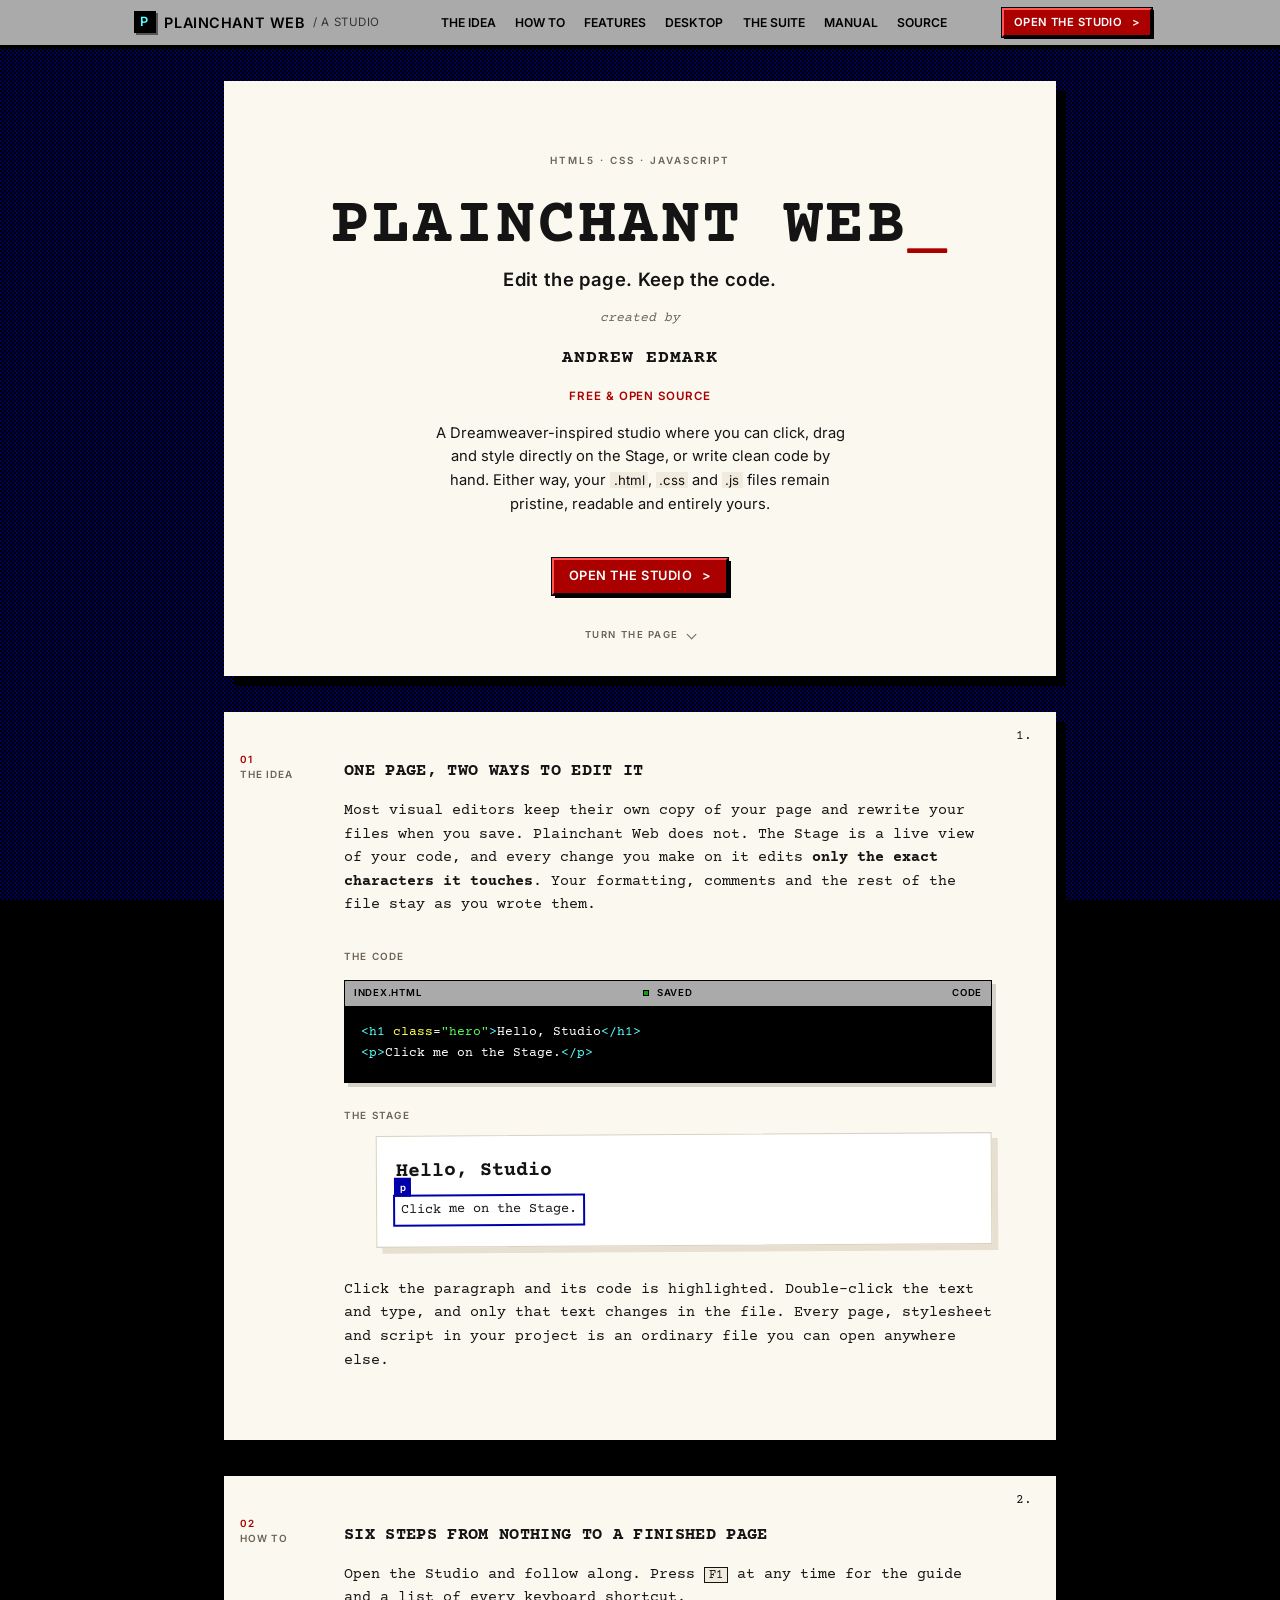
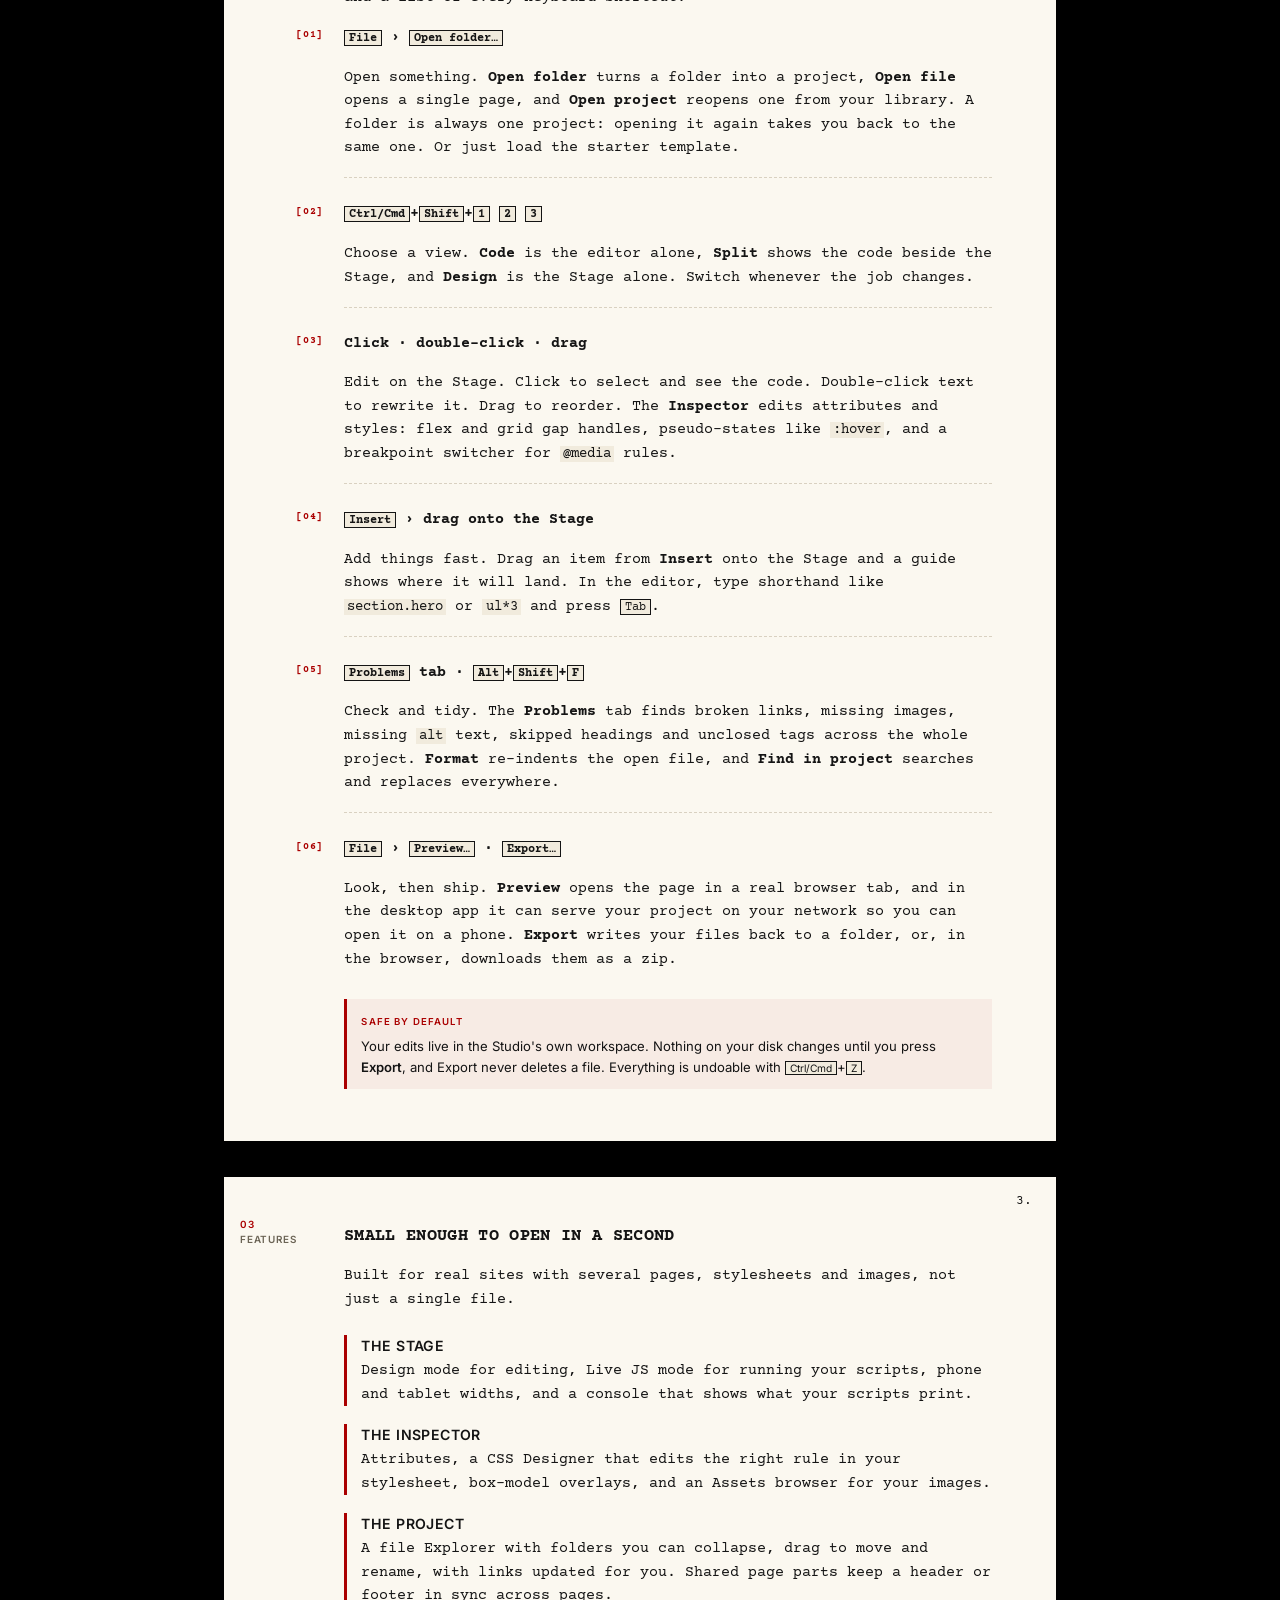
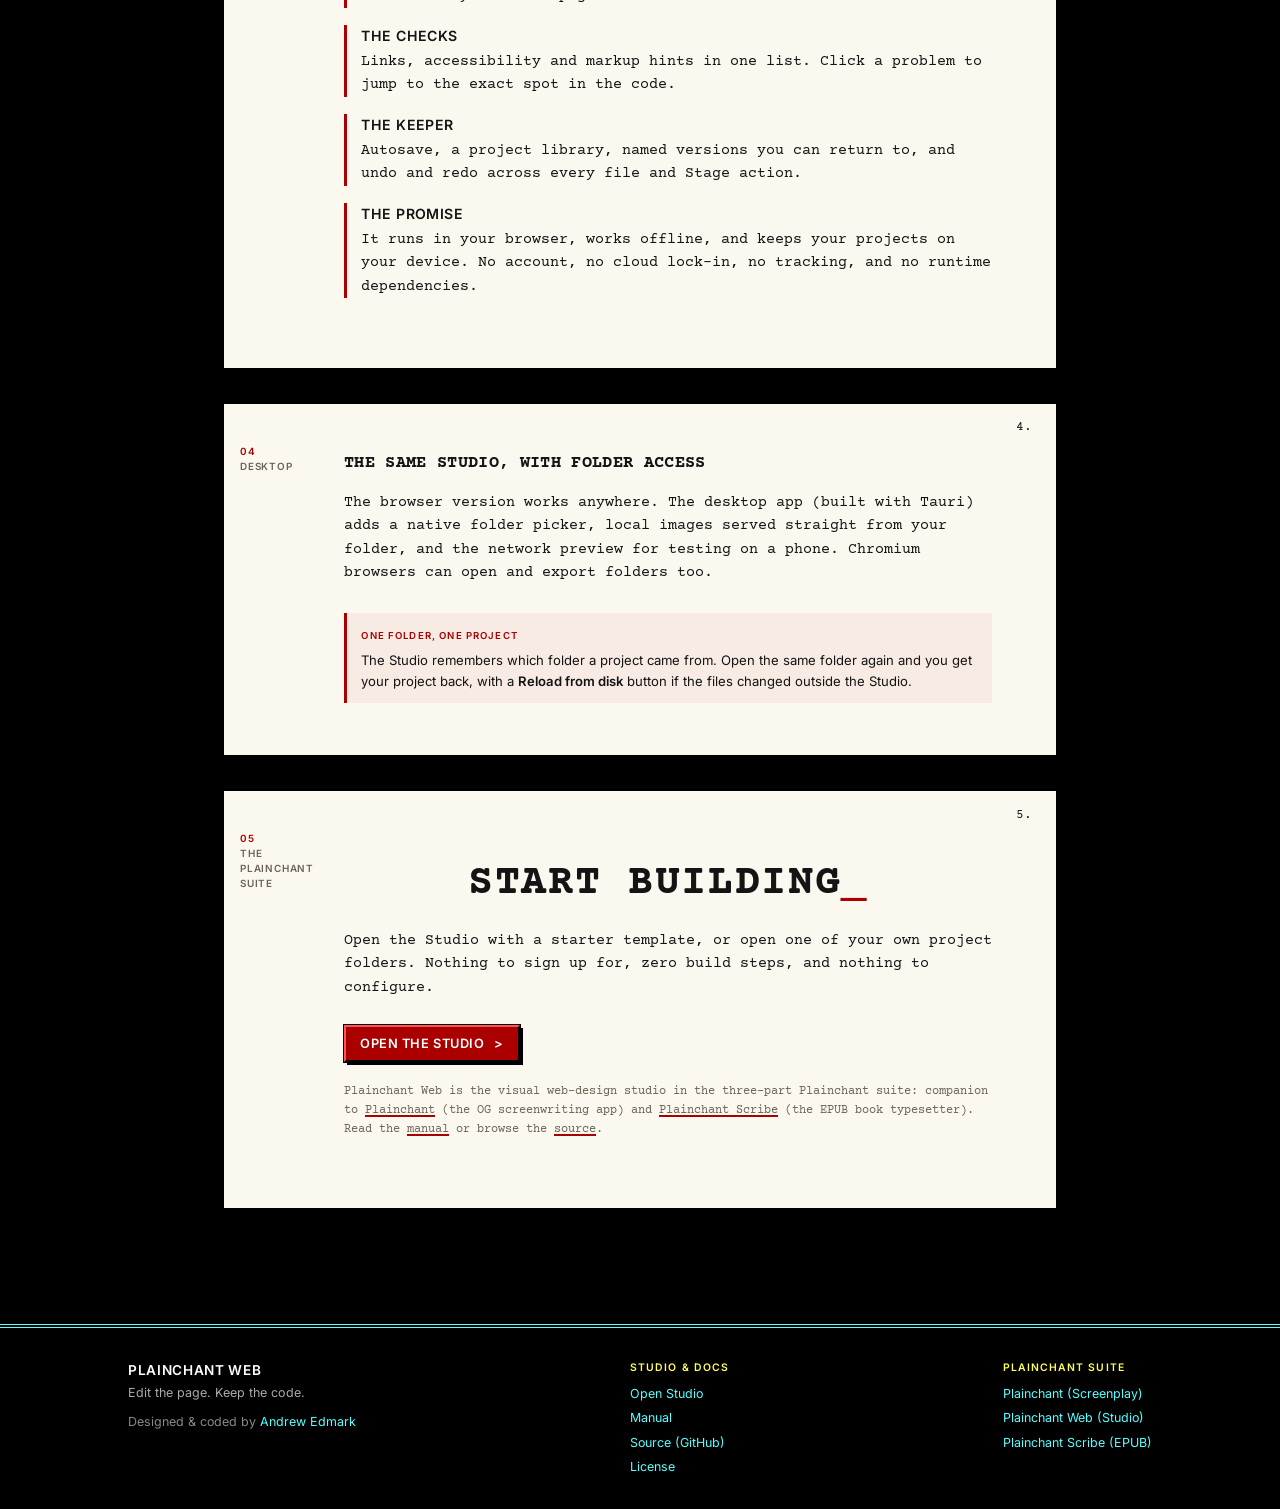
==== commit 4a45e11b: "Housekeeping" ====
--- a/index.html
+++ b/index.html
@@ -5,6 +5,7 @@
     <meta name="viewport" content="width=device-width, initial-scale=1.0">
     <title>Plainchant Web: edit the page, keep the code</title>
     <meta name="description" content="A free, offline HTML5, CSS and JavaScript studio. Edit visually on the Stage or in code; your .html, .css and .js files stay the single source of truth.">
+    <meta name="author" content="Andrew Edmark">
     <meta name="theme-color" content="#000000">
     <link rel="icon" href="icons/icon.svg" type="image/svg+xml">
     <link rel="apple-touch-icon" href="icons/apple-touch-icon.png">
@@ -24,6 +25,8 @@
             <a href="#premise">The idea</a>
             <a href="#primer">How to</a>
             <a href="#features">Features</a>
+            <a href="#desktop">Desktop</a>
+            <a href="#suite">The suite</a>
             <a href="docs/manual.html">Manual</a>
             <a href="https://github.com/aedmark/plainchant-web">Source</a>
         </nav>
@@ -38,10 +41,12 @@
             <p class="title-kicker">HTML5 · CSS · JavaScript</p>
             <h1 id="title">Plainchant Web<span class="cursor" aria-hidden="true">_</span></h1>
             <p class="title-tagline">Edit the page. Keep the code.</p>
-            <p class="title-meta"><span>Free</span> · Private · Works offline</p>
-            <p class="title-lede">A lightweight studio where you can click, drag and type on the page, or write the code directly. Either way, your own <code>.html</code>, <code>.css</code> and <code>.js</code> files stay clean, readable and yours.</p>
+            <p class="title-by">created by</p>
+            <p class="title-author">Andrew Edmark</p>
+            <p class="title-meta"><span>Free &amp; Open Source</span></p>
+            <p class="title-lede">A Dreamweaver-inspired studio where you can click, drag and style directly on the Stage, or write clean code by hand. Either way, your <code>.html</code>, <code>.css</code> and <code>.js</code> files remain pristine, readable and entirely yours.</p>
             <p class="title-action"><a class="btn primary" href="app.html">Open the Studio <span aria-hidden="true">&gt;</span></a></p>
-            <p class="title-note">No account. No install. A starter page is one click away.</p>
+
             <p class="title-turn" aria-hidden="true">Turn the page <span></span></p>
         </section>
 
@@ -161,24 +166,35 @@
             </aside>
         </section>
 
-        <section class="sheet" aria-labelledby="end-title">
+        <section class="sheet" id="suite" aria-labelledby="end-title">
             <span class="page-number" aria-hidden="true">5.</span>
-            <p class="page-label"><span>05</span> Your turn</p>
+            <p class="page-label"><span>05</span> The Plainchant Suite</p>
             <h2 class="end-title" id="end-title">Start building<span class="cursor" aria-hidden="true">_</span></h2>
-            <p class="action">Open the Studio with a starter page, or open one of your own folders. Nothing to sign up for and nothing to configure.</p>
+            <p class="action">Open the Studio with a starter template, or open one of your own project folders. Nothing to sign up for, zero build steps, and nothing to configure.</p>
             <p class="title-action"><a class="btn primary" href="app.html">Open the Studio <span aria-hidden="true">&gt;</span></a></p>
-            <p class="action small">Want the details? Read the <a href="docs/manual.html">manual</a>, or browse the <a href="https://github.com/aedmark/plainchant-web">source</a>. Plainchant Web is the web-design sibling of <a href="https://github.com/aedmark/plainchant">Plainchant</a>, the screenwriting app.</p>
+            <p class="action small">Plainchant Web is the visual web-design studio in the three-part Plainchant suite: companion to <a href="https://github.com/aedmark/plainchant">Plainchant</a> (the OG screenwriting app) and <a href="https://github.com/aedmark/plainchant-scribe">Plainchant Scribe</a> (the EPUB book typesetter). Read the <a href="docs/manual.html">manual</a> or browse the <a href="https://github.com/aedmark/plainchant-web">source</a>.</p>
         </section>
     </article>
 </main>
 
 <footer class="site-foot">
     <div class="wrap">
-        <p class="foot-brand">Plainchant Web <span>Edit the page. Keep the code.</span></p>
-        <div class="foot-links">
+        <div class="foot-col">
+            <p class="foot-brand">Plainchant Web <span>Edit the page. Keep the code.</span></p>
+            <p class="foot-credit">Designed &amp; coded by <a href="https://github.com/aedmark/">Andrew Edmark</a></p>
+        </div>
+        <div class="foot-links-group">
+            <span class="foot-group-label">Studio &amp; Docs</span>
+            <a href="app.html">Open Studio</a>
             <a href="docs/manual.html">Manual</a>
-            <a href="https://github.com/aedmark/plainchant-web">Source</a>
+            <a href="https://github.com/aedmark/plainchant-web">Source (GitHub)</a>
             <a href="LICENSE">License</a>
+        </div>
+        <div class="foot-links-group">
+            <span class="foot-group-label">Plainchant Suite</span>
+            <a href="https://github.com/aedmark/plainchant">Plainchant (Screenplay)</a>
+            <a href="index.html">Plainchant Web (Studio)</a>
+            <a href="https://github.com/aedmark/plainchant-scribe">Plainchant Scribe (EPUB)</a>
         </div>
     </div>
 </footer>
--- a/src/home.css
+++ b/src/home.css
@@ -3,6 +3,8 @@
 
 @font-face { font-family: 'Courier Prime'; font-style: normal; font-weight: 400; font-display: swap; src: url('../fonts/courier-prime-latin-400-normal.woff2') format('woff2'); }
 @font-face { font-family: 'Courier Prime'; font-style: normal; font-weight: 700; font-display: swap; src: url('../fonts/courier-prime-latin-700-normal.woff2') format('woff2'); }
+@font-face { font-family: 'Inter'; font-style: normal; font-weight: 400; font-display: swap; src: url('../fonts/inter-latin-400-normal.woff2') format('woff2'); }
+@font-face { font-family: 'Inter'; font-style: normal; font-weight: 600; font-display: swap; src: url('../fonts/inter-latin-600-normal.woff2') format('woff2'); }
 
 :root {
     /* The sixteen colours of the hardware */
@@ -36,6 +38,7 @@
     --paper-line: #d9d1c1;
 
     --mono: 'Courier Prime', 'Courier New', Courier, monospace;
+    --sans: 'Inter', system-ui, -apple-system, BlinkMacSystemFont, "Segoe UI", Roboto, Helvetica, Arial, sans-serif;
     --wrap: 68rem;
     --gutter: clamp(1rem, 3vw, 2rem);
     color-scheme: dark;
@@ -52,7 +55,7 @@
     background-size: 4px 4px;
     background-attachment: fixed;
     color: var(--text);
-    font-family: var(--mono);
+    font-family: var(--sans);
     font-size: .95rem;
     line-height: 1.6;
 }
@@ -78,6 +81,7 @@
     padding: .55rem 1rem;
     background: var(--accent-deep);
     color: var(--ega-white);
+    font-family: var(--sans);
     font-size: .82rem;
     font-weight: 700;
     text-transform: uppercase;
@@ -94,6 +98,7 @@
     background: var(--ega-lgray);
     color: var(--ega-black);
     border-bottom: 4px solid var(--ega-black);
+    font-family: var(--sans);
 }
 
 .site-head .wrap {
@@ -112,6 +117,7 @@
     gap: .55rem;
     padding: .2rem .35rem;
     color: var(--ega-black);
+    font-family: var(--sans);
     font-size: .9rem;
     font-weight: 700;
     letter-spacing: .04em;
@@ -139,6 +145,7 @@
     display: flex;
     flex-wrap: wrap;
     gap: .1rem;
+    font-family: var(--sans);
     font-size: .76rem;
     font-weight: 700;
     text-transform: uppercase;
@@ -161,7 +168,7 @@
     background: var(--ega-lgray);
     box-shadow: 3px 3px 0 var(--shadow), 0 0 0 1px var(--shadow);
     color: var(--ega-black);
-    font: 700 .8rem/1.2 var(--mono);
+    font: 700 .8rem/1.2 var(--sans);
     letter-spacing: .04em;
     text-decoration: none;
     text-transform: uppercase;
@@ -242,7 +249,8 @@
     width: 6rem;
     margin: 0;
     color: var(--paper-muted);
-    font-size: .58rem;
+    font-family: var(--sans);
+    font-size: .62rem;
     font-weight: 700;
     letter-spacing: .08em;
     line-height: 1.5;
@@ -286,7 +294,7 @@
     border-left: 3px solid var(--accent-deep);
 }
 
-.feature dt { font-weight: 700; letter-spacing: .03em; text-transform: uppercase; }
+.feature dt { font-family: var(--sans); font-size: .88rem; font-weight: 700; letter-spacing: .03em; text-transform: uppercase; }
 .feature dd { margin: .15rem 0 0; }
 
 /* ---------- The code and the page it becomes ---------- */
@@ -296,9 +304,10 @@
 .demo-label {
     margin: 0 0 .4rem;
     color: var(--paper-muted);
-    font-size: .56rem;
-    font-weight: 700;
-    letter-spacing: .14em;
+    font-family: var(--sans);
+    font-size: .62rem;
+    font-weight: 700;
+    letter-spacing: .12em;
     text-transform: uppercase;
 }
 
@@ -320,9 +329,10 @@
     border-bottom: 2px solid var(--ega-black);
     background: var(--ega-lgray);
     color: var(--ega-black);
-    font-size: .55rem;
-    font-weight: 700;
-    letter-spacing: .1em;
+    font-family: var(--sans);
+    font-size: .6rem;
+    font-weight: 700;
+    letter-spacing: .08em;
     text-transform: uppercase;
 }
 
@@ -350,7 +360,7 @@
 .stage-view h3 { margin: 0 0 .6rem; font-family: var(--mono); font-size: 1.25rem; }
 .stage-view p { margin: 0; }
 .stage-view .selected { position: relative; display: inline-block; padding: .15rem .3rem; outline: 2px solid var(--ega-blue); outline-offset: 1px; }
-.stage-view .badge { position: absolute; left: -2px; top: -1.25rem; padding: 0 .35rem; background: var(--ega-blue); color: var(--ega-white); font-size: .6rem; font-weight: 700; line-height: 1.2rem; }
+.stage-view .badge { position: absolute; left: -2px; top: -1.25rem; padding: 0 .35rem; background: var(--ega-blue); color: var(--ega-white); font-family: var(--sans); font-size: .6rem; font-weight: 700; line-height: 1.2rem; }
 
 /* ---------- The primer: each step written in the element it teaches ---------- */
 
@@ -390,8 +400,9 @@
     padding: .7rem .9rem;
     border-left: 3px solid var(--accent-deep);
     background: rgba(170, 0, 0, .05);
-    font-size: .8rem;
-    line-height: 1.65;
+    font-family: var(--sans);
+    font-size: .82rem;
+    line-height: 1.6;
 }
 
 .margin-note p { margin: .3rem 0 0; }
@@ -400,9 +411,10 @@
 .note-tag {
     display: inline-block;
     color: var(--accent-deep);
-    font-size: .54rem;
-    font-weight: 700;
-    letter-spacing: .14em;
+    font-family: var(--sans);
+    font-size: .6rem;
+    font-weight: 700;
+    letter-spacing: .12em;
     text-transform: uppercase;
 }
 
@@ -421,14 +433,15 @@
 .title-kicker {
     margin: 0;
     color: var(--paper-muted);
-    font-size: .58rem;
+    font-family: var(--sans);
+    font-size: .62rem;
     font-weight: 700;
     letter-spacing: .2em;
     text-transform: uppercase;
 }
 
 .title-sheet h1 {
-    margin: .7rem 0 .5rem;
+    margin: .7rem 0 .4rem;
     color: var(--paper-ink);
     font-family: var(--mono);
     font-size: clamp(2rem, 6vw, 4rem);
@@ -441,22 +454,40 @@
 .cursor { color: var(--accent-deep); font-weight: 400; animation: ega-blink 1s steps(2, start) infinite; }
 
 .title-tagline {
-    max-width: 34ch;
-    margin: 0 auto 1.1rem;
-    font-size: clamp(.88rem, 1.7vw, 1.1rem);
-    font-weight: 700;
-    letter-spacing: .05em;
-    line-height: 1.5;
-    text-transform: uppercase;
-}
-
-.title-meta { margin: 0 0 1.2rem; color: var(--paper-muted); font-size: .68rem; letter-spacing: .12em; text-transform: uppercase; }
-.title-meta span { color: var(--accent-deep); }
-
-.title-lede { max-width: 46ch; margin: 0 auto; font-size: .9rem; line-height: 1.65; }
+    max-width: 38ch;
+    margin: 0 auto .6rem;
+    font-family: var(--sans);
+    font-size: clamp(.92rem, 1.8vw, 1.15rem);
+    font-weight: 600;
+    letter-spacing: .02em;
+    line-height: 1.45;
+}
+
+.title-by {
+    margin: .6rem 0 .15rem;
+    color: var(--paper-muted);
+    font-family: var(--mono);
+    font-size: .82rem;
+    font-style: italic;
+}
+
+.title-author {
+    margin: 0 0 1rem;
+    color: var(--paper-ink);
+    font-family: var(--mono);
+    font-size: 1.1rem;
+    font-weight: 700;
+    letter-spacing: .06em;
+    text-transform: uppercase;
+}
+
+.title-meta { margin: 0 0 1.2rem; color: var(--paper-muted); font-family: var(--sans); font-size: .72rem; letter-spacing: .08em; text-transform: uppercase; }
+.title-meta span { color: var(--accent-deep); font-weight: 600; }
+
+.title-lede { max-width: 46ch; margin: 0 auto; font-family: var(--sans); font-size: .92rem; line-height: 1.6; }
 
 .title-action { margin: 1.6rem 0 .6rem !important; }
-.title-note { margin: 0; color: var(--paper-muted); font-size: .68rem; }
+.title-note { margin: 0; color: var(--paper-muted); font-family: var(--sans); font-size: .74rem; }
 
 .title-turn {
     position: absolute;
@@ -465,7 +496,8 @@
     width: 100%;
     margin: 0;
     color: var(--paper-muted);
-    font-size: .55rem;
+    font-family: var(--sans);
+    font-size: .6rem;
     font-weight: 700;
     letter-spacing: .16em;
     text-align: center;
@@ -500,29 +532,33 @@
 
 .site-foot {
     margin-top: 2rem;
-    padding: 1.5rem 0;
+    padding: 2rem 0;
     border-top: 4px double var(--line);
     background: var(--ega-black);
-    font-size: .72rem;
-    letter-spacing: .05em;
-    text-transform: uppercase;
+    font-family: var(--sans);
+    font-size: .78rem;
+    line-height: 1.5;
 }
 
 .site-foot .wrap {
     display: flex;
     flex-wrap: wrap;
-    align-items: center;
+    align-items: flex-start;
     justify-content: space-between;
-    gap: .6rem 2rem;
-}
-
-.site-foot p { margin: 0; }
-.foot-brand { color: var(--bright); font-weight: 700; }
-.foot-brand span { display: block; margin-top: .15rem; color: #999999; font-size: .94em; font-weight: 400; letter-spacing: 0; text-transform: none; }
-
-.foot-links { display: flex; flex-wrap: wrap; gap: .35rem 1rem; }
-.site-foot a { color: var(--accent-2); text-decoration: none; }
-.site-foot a:hover { background: var(--accent-deep); color: var(--ega-white); }
+    gap: 1.5rem 2.5rem;
+}
+
+.foot-col { max-width: 22rem; }
+.foot-brand { color: var(--bright); font-weight: 700; letter-spacing: .05em; text-transform: uppercase; font-size: .85rem; margin: 0; }
+.foot-brand span { display: block; margin-top: .25rem; color: #aaaaaa; font-size: .92em; font-weight: 400; letter-spacing: 0; text-transform: none; }
+.foot-credit { margin: .65rem 0 0 !important; color: #888888; font-size: .78rem; }
+.foot-credit a { color: var(--accent-2); text-decoration: none; }
+.foot-credit a:hover { background: var(--accent-deep); color: var(--ega-white); }
+
+.foot-links-group { display: flex; flex-direction: column; gap: .35rem; }
+.foot-group-label { color: var(--highlight); font-size: .65rem; font-weight: 700; letter-spacing: .1em; text-transform: uppercase; margin-bottom: .25rem; }
+.foot-links-group a { color: var(--accent-2); text-decoration: none; font-size: .78rem; }
+.foot-links-group a:hover { background: var(--accent-deep); color: var(--ega-white); }
 
 @keyframes ega-blink { to { visibility: hidden; } }
 
